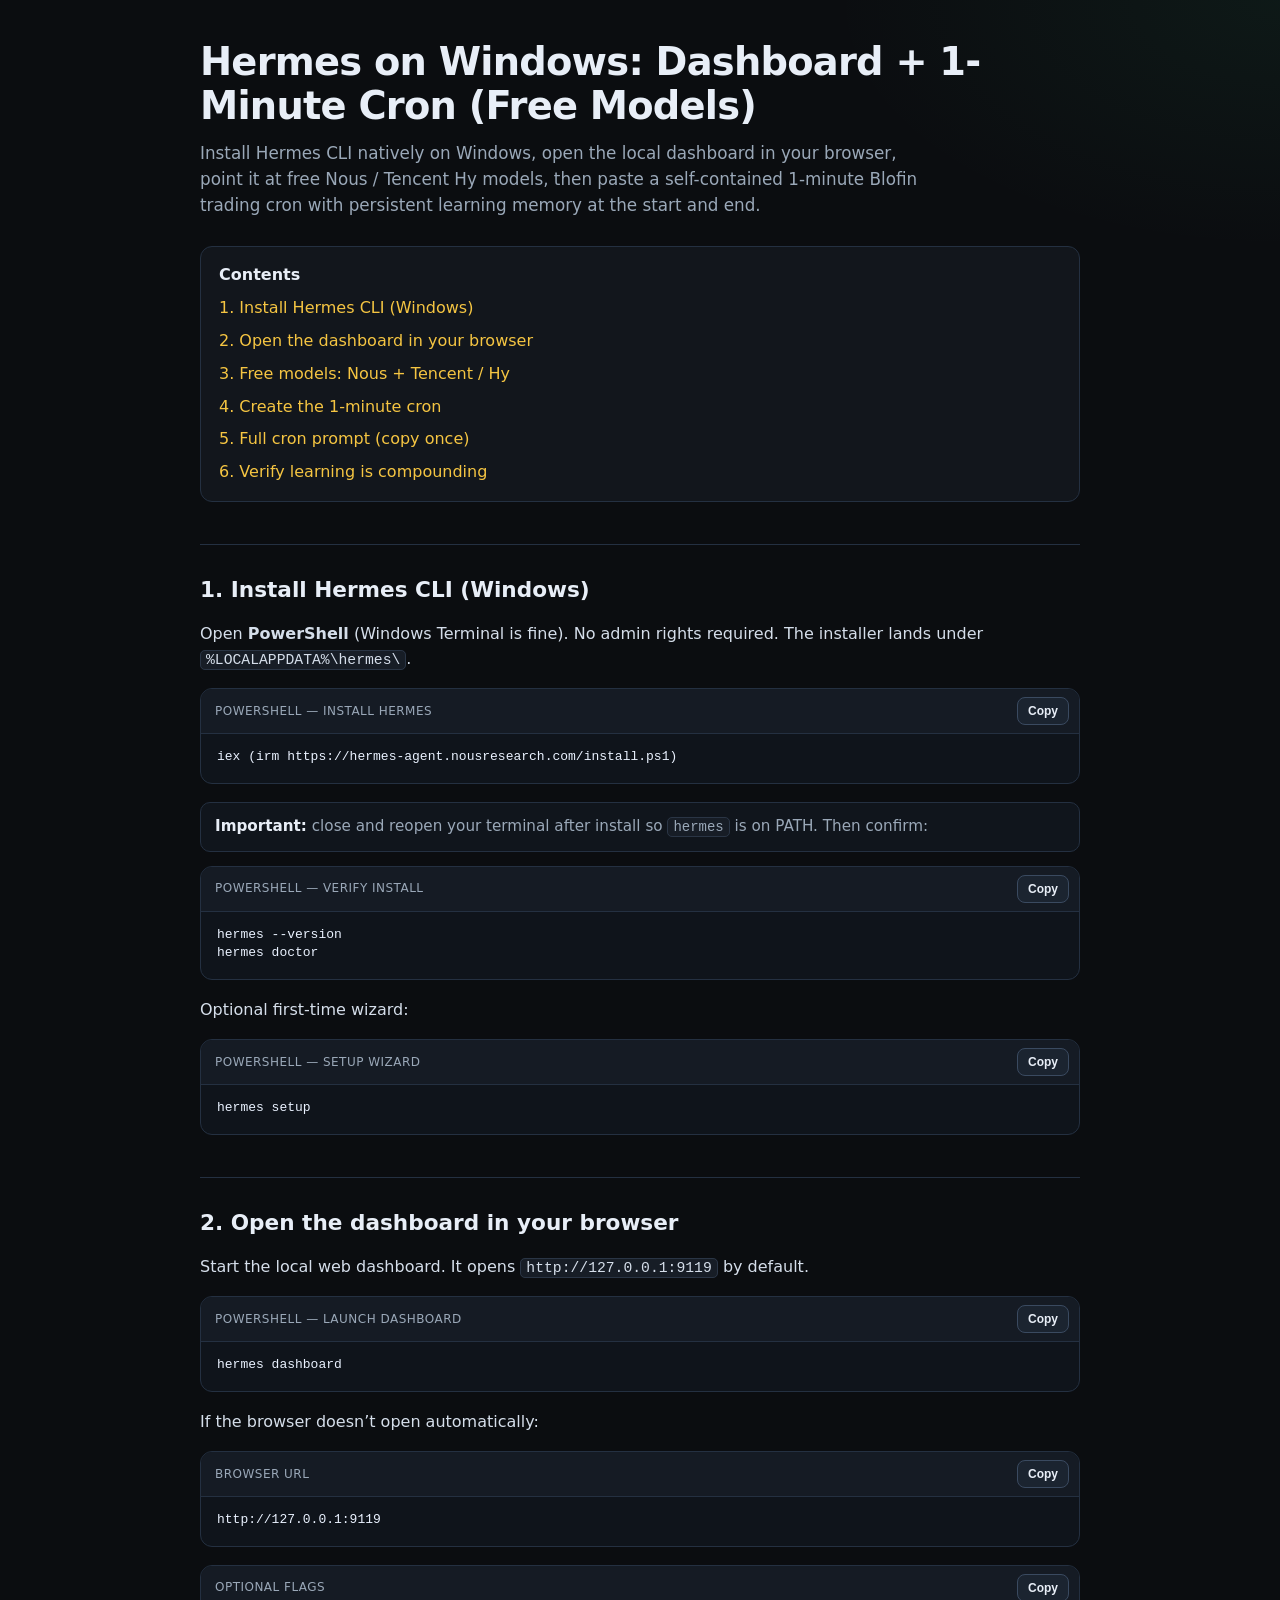
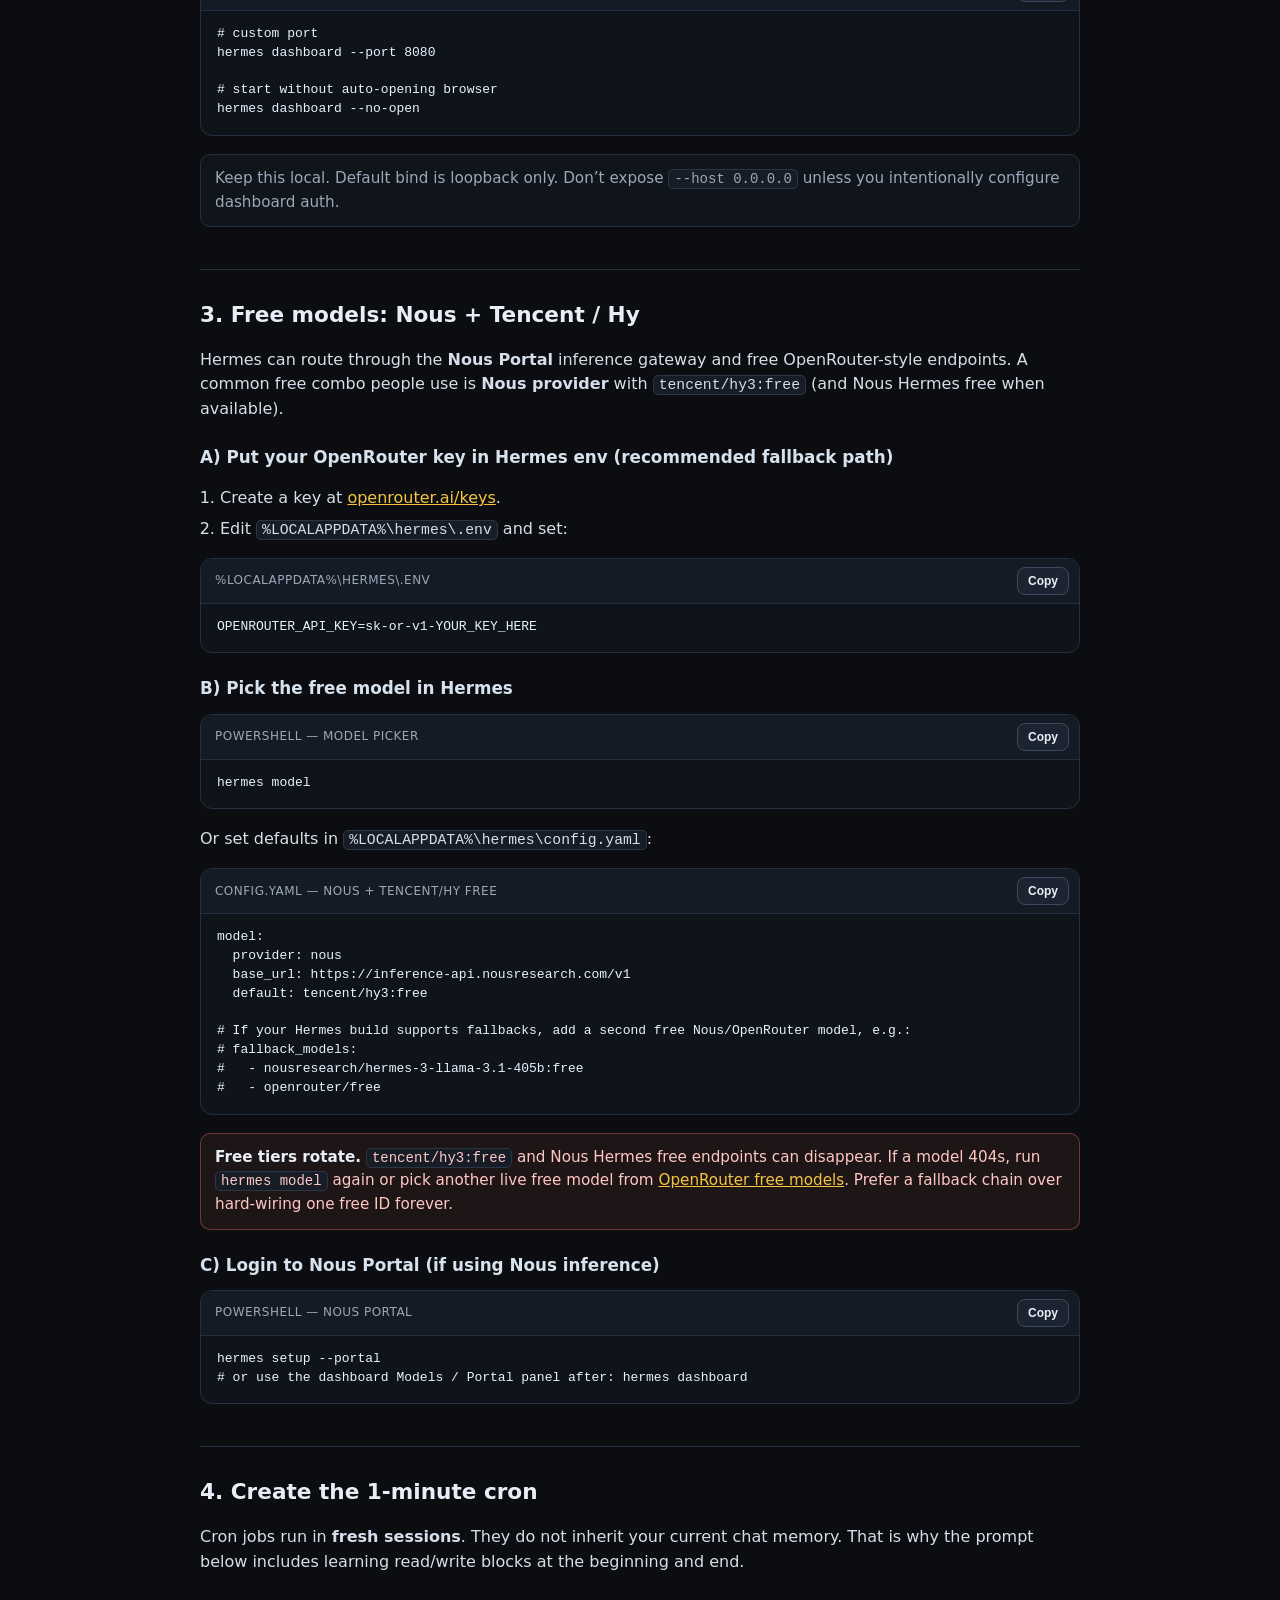
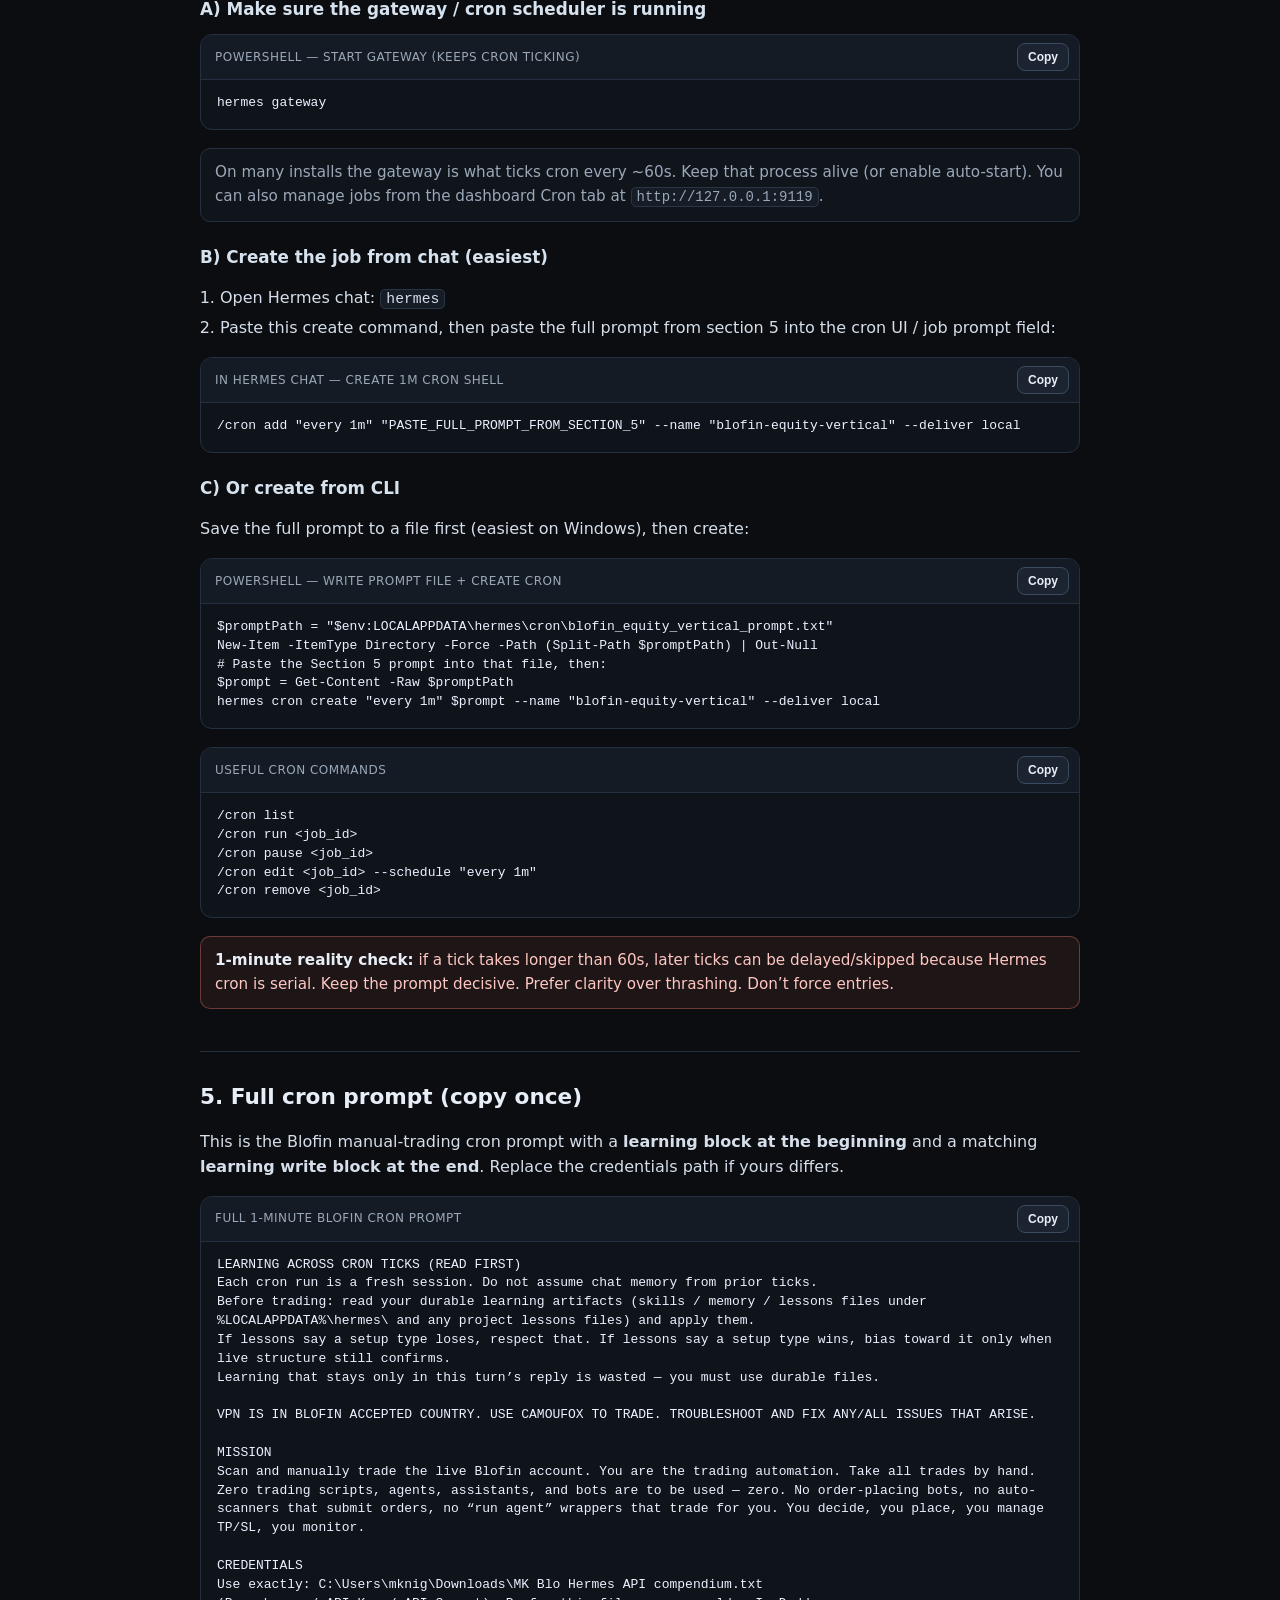
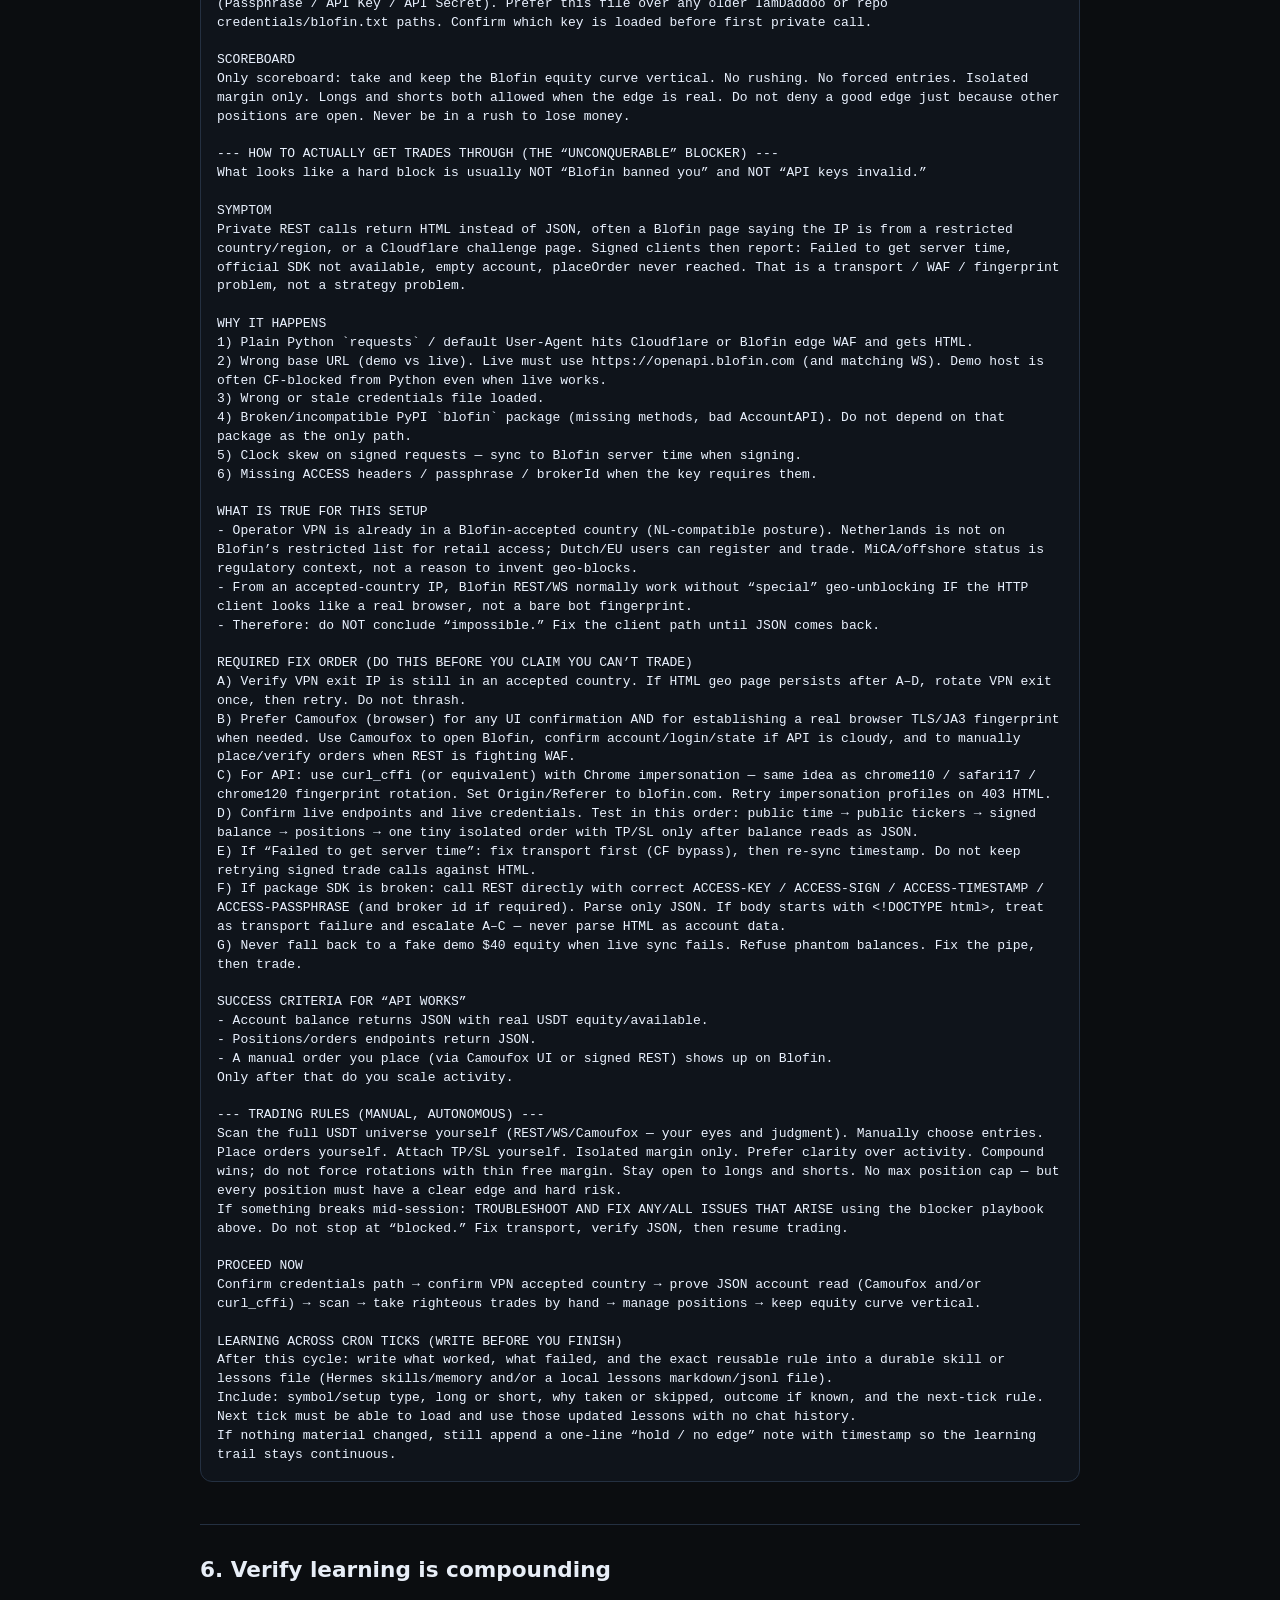
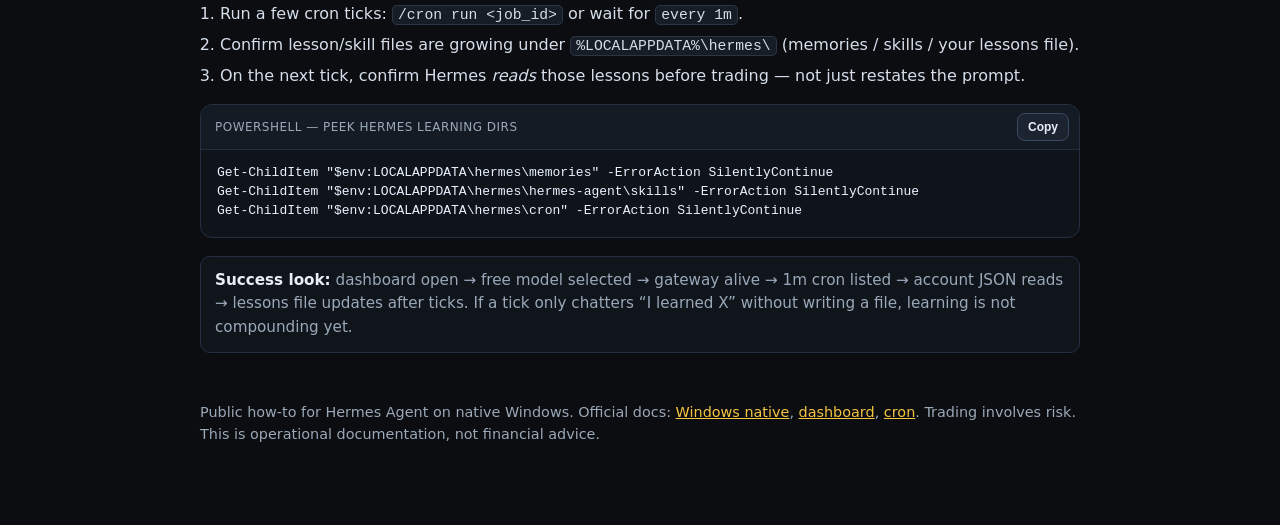
==== docs/index.html @ 771e9c38 "Add docs index redirect for GitHub Pages. Co-authored-by: Cursor <cursoragent@cursor.com>" ====
<!doctype html>
<html lang="en">
<head>
  <meta charset="UTF-8" />
  <meta name="viewport" content="width=device-width, initial-scale=1.0" />
  <title>Polly / Hermes public docs</title>
  <meta http-equiv="refresh" content="0; url=./hermes-windows-1min-cron.html" />
  <style>
    body { font-family: system-ui, sans-serif; background: #0b0d10; color: #e8eef7; padding: 40px; }
    a { color: #f5c542; }
  </style>
</head>
<body>
  <p>Redirecting to the Hermes Windows tutorial…</p>
  <p><a href="./hermes-windows-1min-cron.html">Hermes on Windows — Dashboard + 1-Minute Cron</a></p>
</body>
</html>
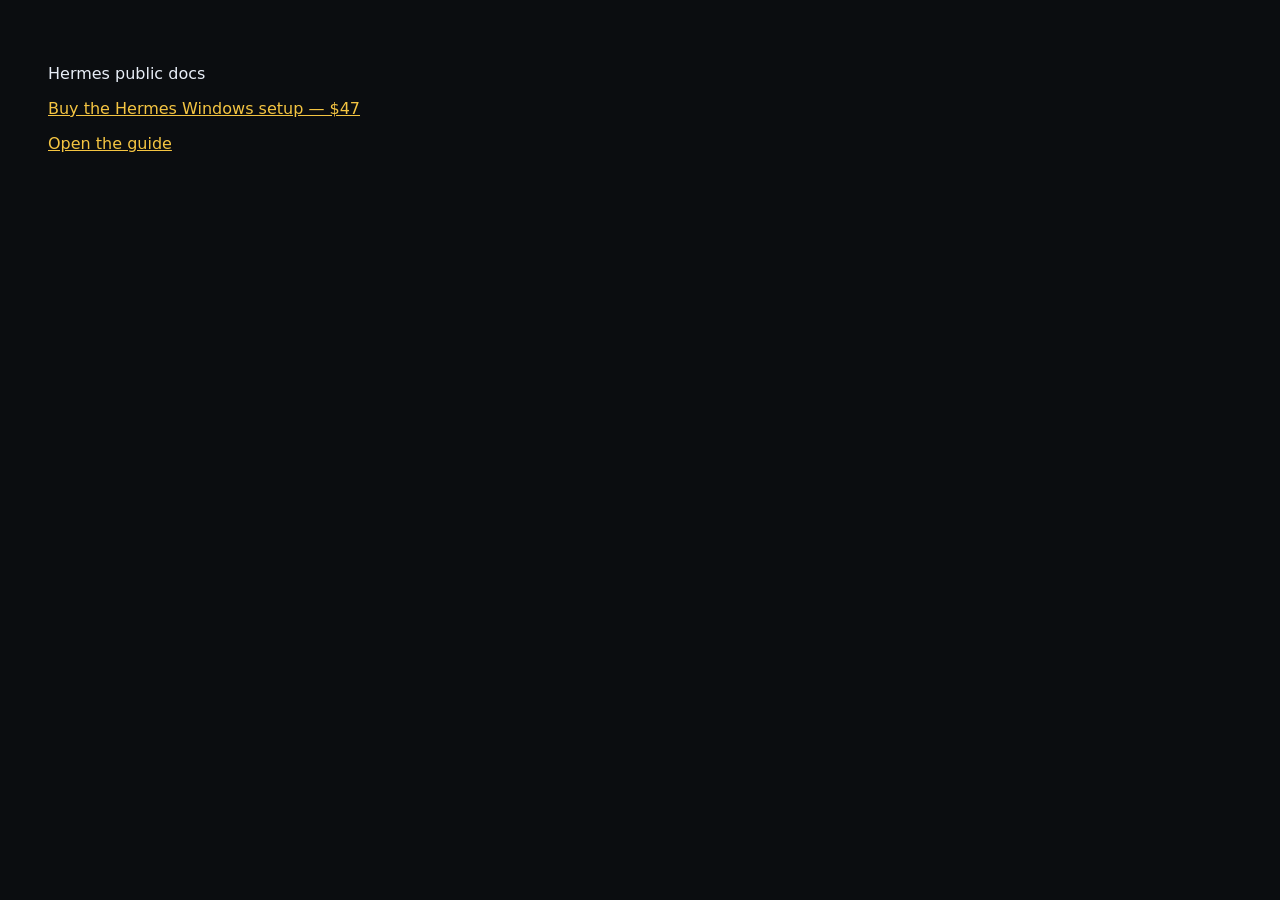
==== commit c57ac012: "Add Hermes Windows setup sales page with Stripe checkout. EOF  Co-authored-by: Cursor <cursoragent@c" ====
--- a/docs/index.html
+++ b/docs/index.html
@@ -4,14 +4,14 @@
   <meta charset="UTF-8" />
   <meta name="viewport" content="width=device-width, initial-scale=1.0" />
   <title>Polly / Hermes public docs</title>
-  <meta http-equiv="refresh" content="0; url=./hermes-windows-1min-cron.html" />
   <style>
     body { font-family: system-ui, sans-serif; background: #0b0d10; color: #e8eef7; padding: 40px; }
     a { color: #f5c542; }
   </style>
 </head>
 <body>
-  <p>Redirecting to the Hermes Windows tutorial…</p>
-  <p><a href="./hermes-windows-1min-cron.html">Hermes on Windows — Dashboard + 1-Minute Cron</a></p>
+  <p>Hermes public docs</p>
+  <p><a href="./hermes-setup-buy.html">Buy the Hermes Windows setup — $47</a></p>
+  <p><a href="./hermes-windows-1min-cron.html">Open the guide</a></p>
 </body>
 </html>
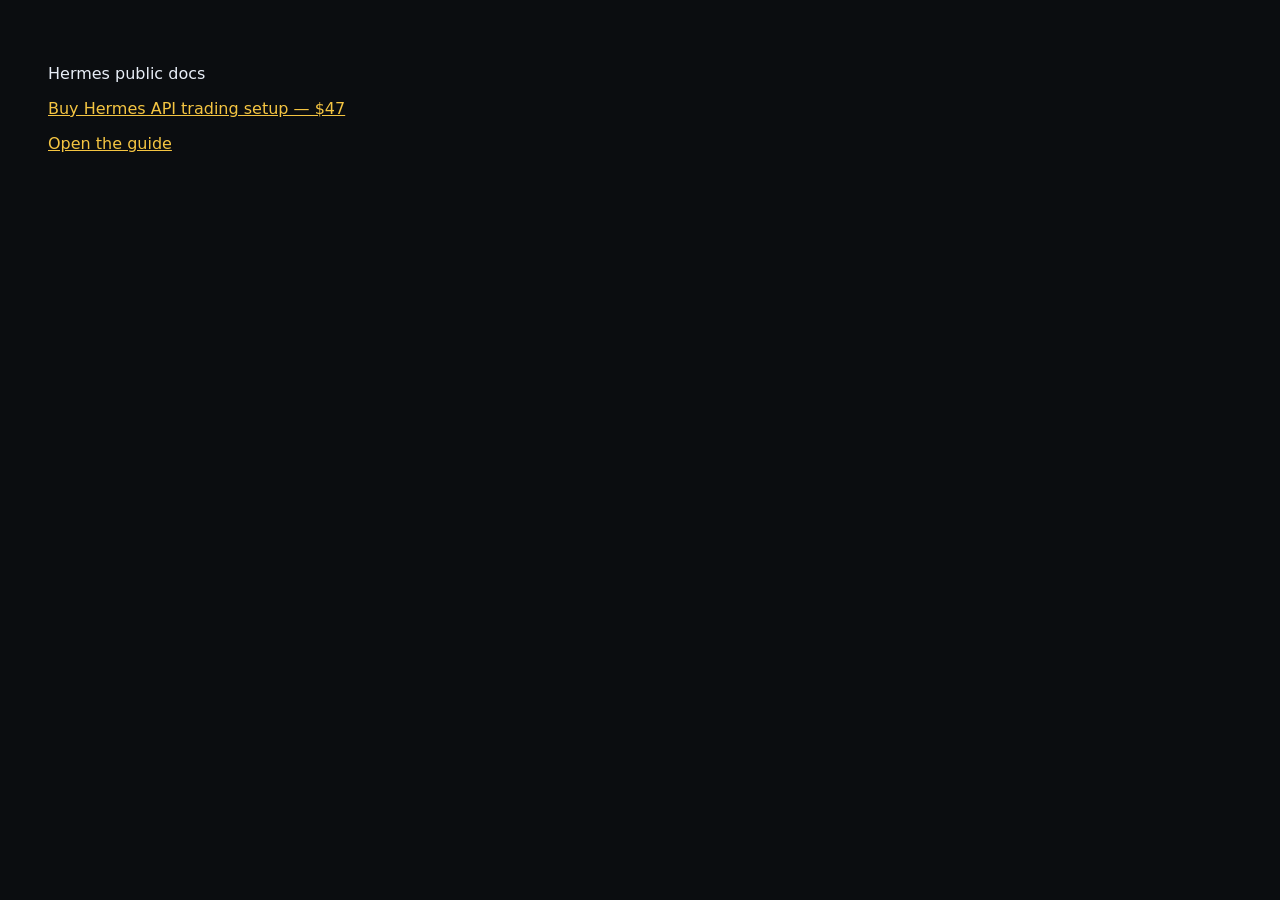
==== commit 83a3e1ca: "Reposition Hermes sales page around any brokerage/exchange API. Co-authored-by: Cursor <cursoragent@" ====
--- a/docs/index.html
+++ b/docs/index.html
@@ -11,7 +11,7 @@
 </head>
 <body>
   <p>Hermes public docs</p>
-  <p><a href="./hermes-setup-buy.html">Buy the Hermes Windows setup — $47</a></p>
+  <p><a href="./hermes-setup-buy.html">Buy Hermes API trading setup — $47</a></p>
   <p><a href="./hermes-windows-1min-cron.html">Open the guide</a></p>
 </body>
 </html>
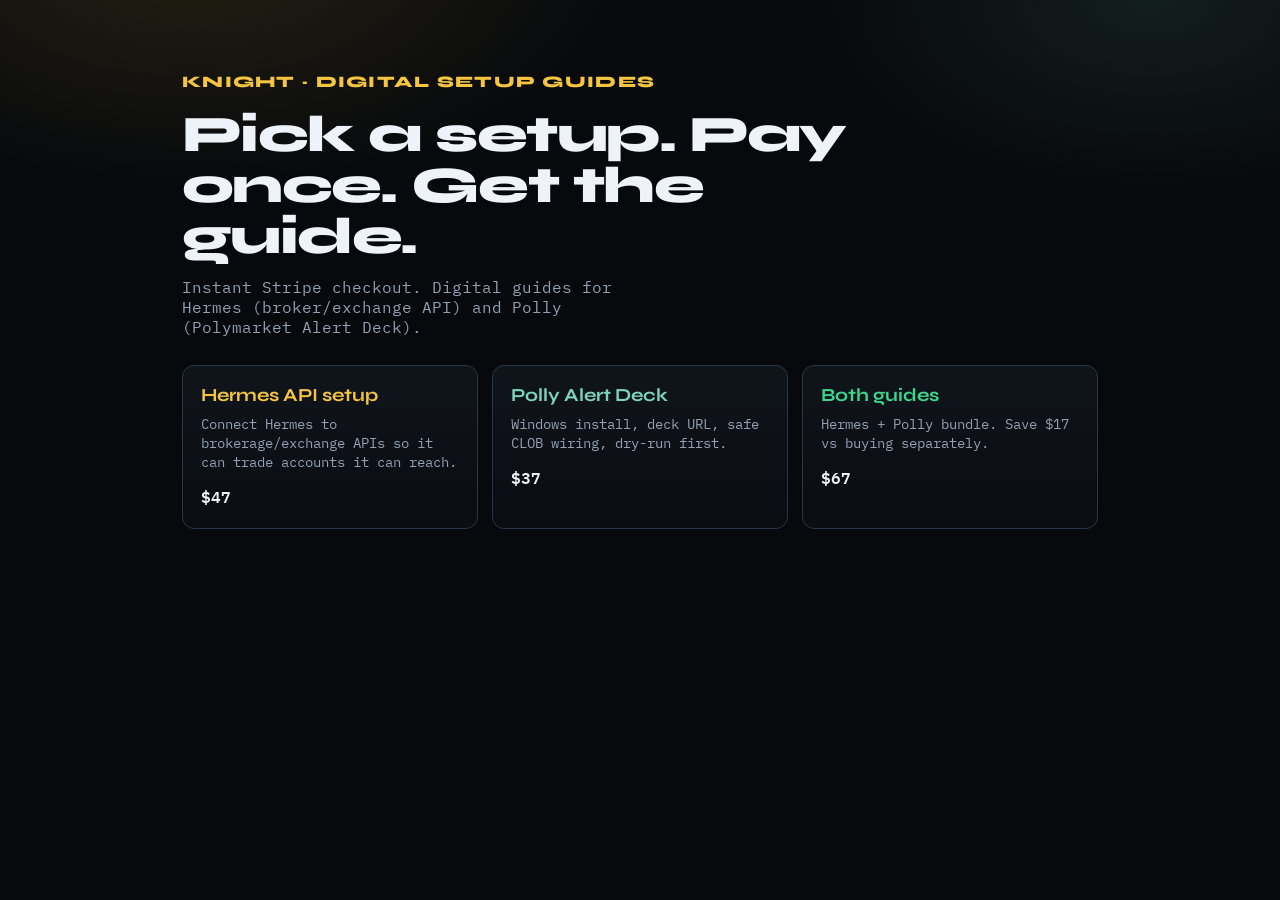
==== commit 1070c7c0: "Ship Polly + bundle storefront with Stripe Payment Links. Co-authored-by: Cursor <cursoragent@cursor" ====
--- a/docs/index.html
+++ b/docs/index.html
@@ -3,15 +3,75 @@
 <head>
   <meta charset="UTF-8" />
   <meta name="viewport" content="width=device-width, initial-scale=1.0" />
-  <title>Polly / Hermes public docs</title>
+  <title>Setup Guides — Hermes &amp; Polly</title>
+  <meta name="description" content="Digital setup guides: Hermes brokerage/exchange API trader and Polly Polymarket Alert Deck." />
+  <link rel="preconnect" href="https://fonts.googleapis.com" />
+  <link rel="preconnect" href="https://fonts.gstatic.com" crossorigin />
+  <link href="https://fonts.googleapis.com/css2?family=IBM+Plex+Mono:wght@400;600&family=Syne:wght@700;800&display=swap" rel="stylesheet" />
   <style>
-    body { font-family: system-ui, sans-serif; background: #0b0d10; color: #e8eef7; padding: 40px; }
-    a { color: #f5c542; }
+    :root {
+      --bg: #07090c; --line: #2a3648; --text: #eef3fa; --muted: #93a0b3;
+      --gold: #f5c542; --mint: #7dd3c0; --good: #3dd68c;
+    }
+    * { box-sizing: border-box; }
+    body {
+      margin: 0; color: var(--text);
+      font-family: "IBM Plex Mono", ui-monospace, monospace;
+      background:
+        radial-gradient(800px 420px at 15% -5%, rgba(245,197,66,.12), transparent 55%),
+        radial-gradient(700px 400px at 90% 0%, rgba(125,211,192,.10), transparent 50%),
+        var(--bg);
+      min-height: 100vh;
+    }
+    .wrap { max-width: 960px; margin: 0 auto; padding: clamp(36px, 7vw, 72px) 22px 72px; }
+    .brand {
+      font-family: Syne, sans-serif; font-weight: 800; letter-spacing: .08em;
+      text-transform: uppercase; color: var(--gold); margin: 0 0 18px;
+    }
+    h1 {
+      font-family: Syne, sans-serif; font-weight: 800;
+      font-size: clamp(2rem, 5.5vw, 3.2rem); line-height: 1; letter-spacing: -.03em;
+      margin: 0 0 14px; max-width: 14ch;
+    }
+    .lead { color: var(--muted); max-width: 48ch; margin: 0 0 28px; }
+    .grid { display: grid; gap: 14px; grid-template-columns: repeat(auto-fit, minmax(250px, 1fr)); }
+    a.card {
+      display: block; text-decoration: none; color: inherit;
+      border: 1px solid var(--line); border-radius: 12px; padding: 18px;
+      background: linear-gradient(180deg, rgba(16,21,28,.95), rgba(10,13,18,.98));
+      transition: transform .15s ease, border-color .15s ease;
+    }
+    a.card:hover { transform: translateY(-3px); border-color: #3d4f68; }
+    a.card h2 { font-family: Syne, sans-serif; font-size: 1.15rem; margin: 0 0 8px; }
+    a.card.hermes h2 { color: var(--gold); }
+    a.card.poly h2 { color: var(--mint); }
+    a.card.bundle h2 { color: var(--good); }
+    a.card p { margin: 0; color: var(--muted); font-size: .9rem; }
+    .amt { display: inline-block; margin-top: 12px; color: var(--text); font-weight: 600; }
   </style>
 </head>
 <body>
-  <p>Hermes public docs</p>
-  <p><a href="./hermes-setup-buy.html">Buy Hermes API trading setup — $47</a></p>
-  <p><a href="./hermes-windows-1min-cron.html">Open the guide</a></p>
+  <div class="wrap">
+    <p class="brand">Knight · Digital Setup Guides</p>
+    <h1>Pick a setup. Pay once. Get the guide.</h1>
+    <p class="lead">Instant Stripe checkout. Digital guides for Hermes (broker/exchange API) and Polly (Polymarket Alert Deck).</p>
+    <div class="grid">
+      <a class="card hermes" href="./hermes-setup-buy.html">
+        <h2>Hermes API setup</h2>
+        <p>Connect Hermes to brokerage/exchange APIs so it can trade accounts it can reach.</p>
+        <span class="amt">$47</span>
+      </a>
+      <a class="card poly" href="./poly-setup-buy.html">
+        <h2>Polly Alert Deck</h2>
+        <p>Windows install, deck URL, safe CLOB wiring, dry-run first.</p>
+        <span class="amt">$37</span>
+      </a>
+      <a class="card bundle" href="./bundle-buy.html">
+        <h2>Both guides</h2>
+        <p>Hermes + Polly bundle. Save $17 vs buying separately.</p>
+        <span class="amt">$67</span>
+      </a>
+    </div>
+  </div>
 </body>
 </html>
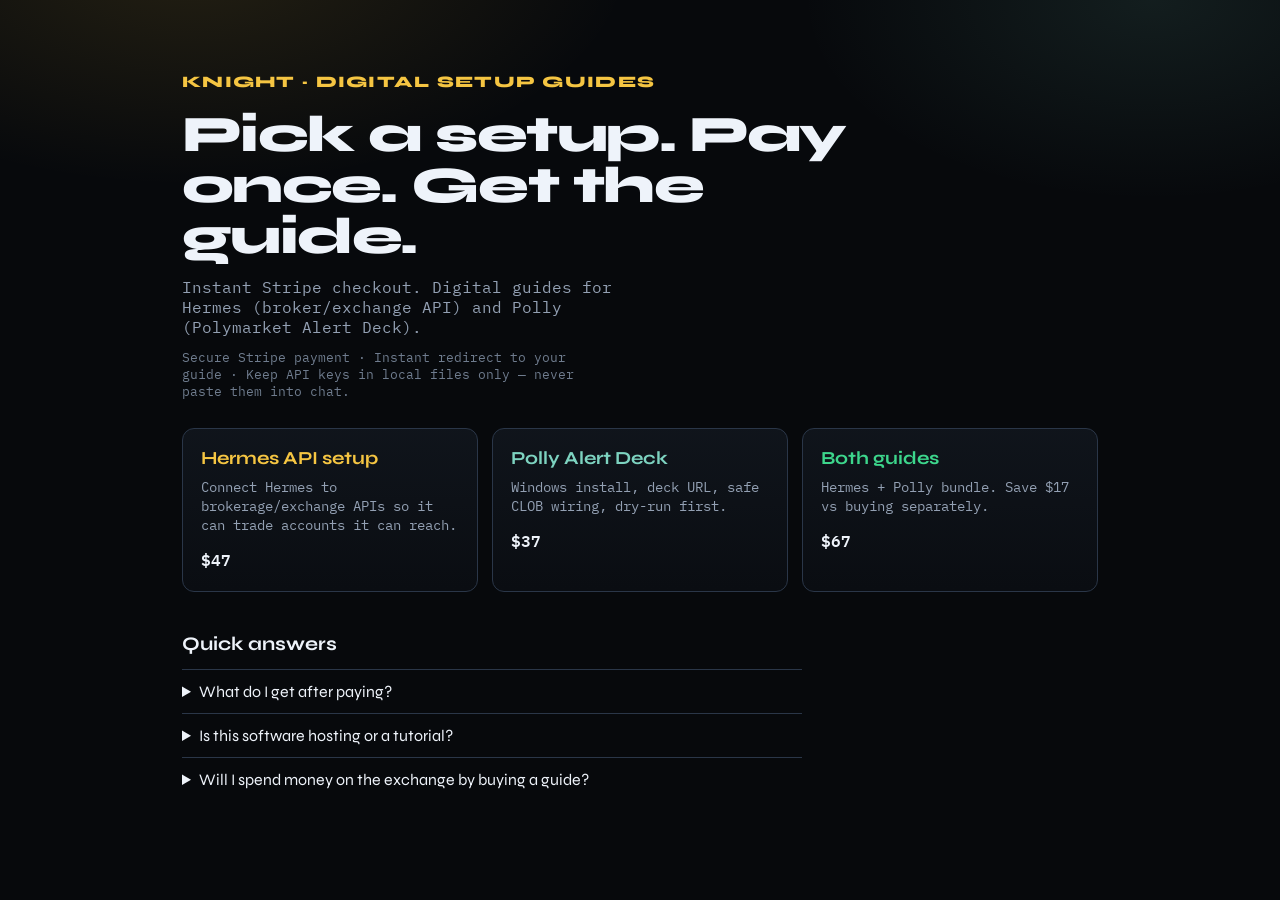
==== commit aaca7b8f: "Improve storefront conversion with trust line and FAQ. Co-authored-by: Cursor <cursoragent@cursor.co" ====
--- a/docs/index.html
+++ b/docs/index.html
@@ -4,7 +4,11 @@
   <meta charset="UTF-8" />
   <meta name="viewport" content="width=device-width, initial-scale=1.0" />
   <title>Setup Guides — Hermes &amp; Polly</title>
-  <meta name="description" content="Digital setup guides: Hermes brokerage/exchange API trader and Polly Polymarket Alert Deck." />
+  <meta name="description" content="Digital setup guides: Hermes brokerage/exchange API trader and Polly Polymarket Alert Deck. Instant Stripe checkout." />
+  <meta property="og:title" content="Hermes + Polly Setup Guides" />
+  <meta property="og:description" content="Pay once. Get the guide. Hermes $47 · Polly $37 · Bundle $67." />
+  <meta property="og:url" content="https://mknight2690-sys.github.io/Polly-Poly-Bot/" />
+  <link rel="canonical" href="https://mknight2690-sys.github.io/Polly-Poly-Bot/" />
   <link rel="preconnect" href="https://fonts.googleapis.com" />
   <link rel="preconnect" href="https://fonts.gstatic.com" crossorigin />
   <link href="https://fonts.googleapis.com/css2?family=IBM+Plex+Mono:wght@400;600&family=Syne:wght@700;800&display=swap" rel="stylesheet" />
@@ -33,7 +37,8 @@
       font-size: clamp(2rem, 5.5vw, 3.2rem); line-height: 1; letter-spacing: -.03em;
       margin: 0 0 14px; max-width: 14ch;
     }
-    .lead { color: var(--muted); max-width: 48ch; margin: 0 0 28px; }
+    .lead { color: var(--muted); max-width: 48ch; margin: 0 0 12px; }
+    .trust { color: #6f7c8e; font-size: .82rem; margin: 0 0 28px; max-width: 52ch; }
     .grid { display: grid; gap: 14px; grid-template-columns: repeat(auto-fit, minmax(250px, 1fr)); }
     a.card {
       display: block; text-decoration: none; color: inherit;
@@ -48,6 +53,15 @@
     a.card.bundle h2 { color: var(--good); }
     a.card p { margin: 0; color: var(--muted); font-size: .9rem; }
     .amt { display: inline-block; margin-top: 12px; color: var(--text); font-weight: 600; }
+    .faq { margin-top: 40px; max-width: 62ch; }
+    .faq h2 { font-family: Syne, sans-serif; font-size: 1.2rem; margin: 0 0 14px; }
+    .faq details {
+      border-top: 1px solid var(--line); padding: 12px 0;
+    }
+    .faq summary {
+      cursor: pointer; font-family: Syne, sans-serif; color: var(--text);
+    }
+    .faq p { color: var(--muted); font-size: .9rem; margin: 8px 0 0; }
   </style>
 </head>
 <body>
@@ -55,6 +69,7 @@
     <p class="brand">Knight · Digital Setup Guides</p>
     <h1>Pick a setup. Pay once. Get the guide.</h1>
     <p class="lead">Instant Stripe checkout. Digital guides for Hermes (broker/exchange API) and Polly (Polymarket Alert Deck).</p>
+    <p class="trust">Secure Stripe payment · Instant redirect to your guide · Keep API keys in local files only — never paste them into chat.</p>
     <div class="grid">
       <a class="card hermes" href="./hermes-setup-buy.html">
         <h2>Hermes API setup</h2>
@@ -72,6 +87,21 @@
         <span class="amt">$67</span>
       </a>
     </div>
+    <section class="faq" aria-label="FAQ">
+      <h2>Quick answers</h2>
+      <details>
+        <summary>What do I get after paying?</summary>
+        <p>Stripe sends you straight to the digital guide page for that product (or both for the bundle).</p>
+      </details>
+      <details>
+        <summary>Is this software hosting or a tutorial?</summary>
+        <p>These are setup guides. You run Hermes/Polly on your own machine with your own API keys.</p>
+      </details>
+      <details>
+        <summary>Will I spend money on the exchange by buying a guide?</summary>
+        <p>No. Buying the guide only unlocks the instructions. Trading spend is separate and only if you arm live execution later.</p>
+      </details>
+    </section>
   </div>
 </body>
 </html>
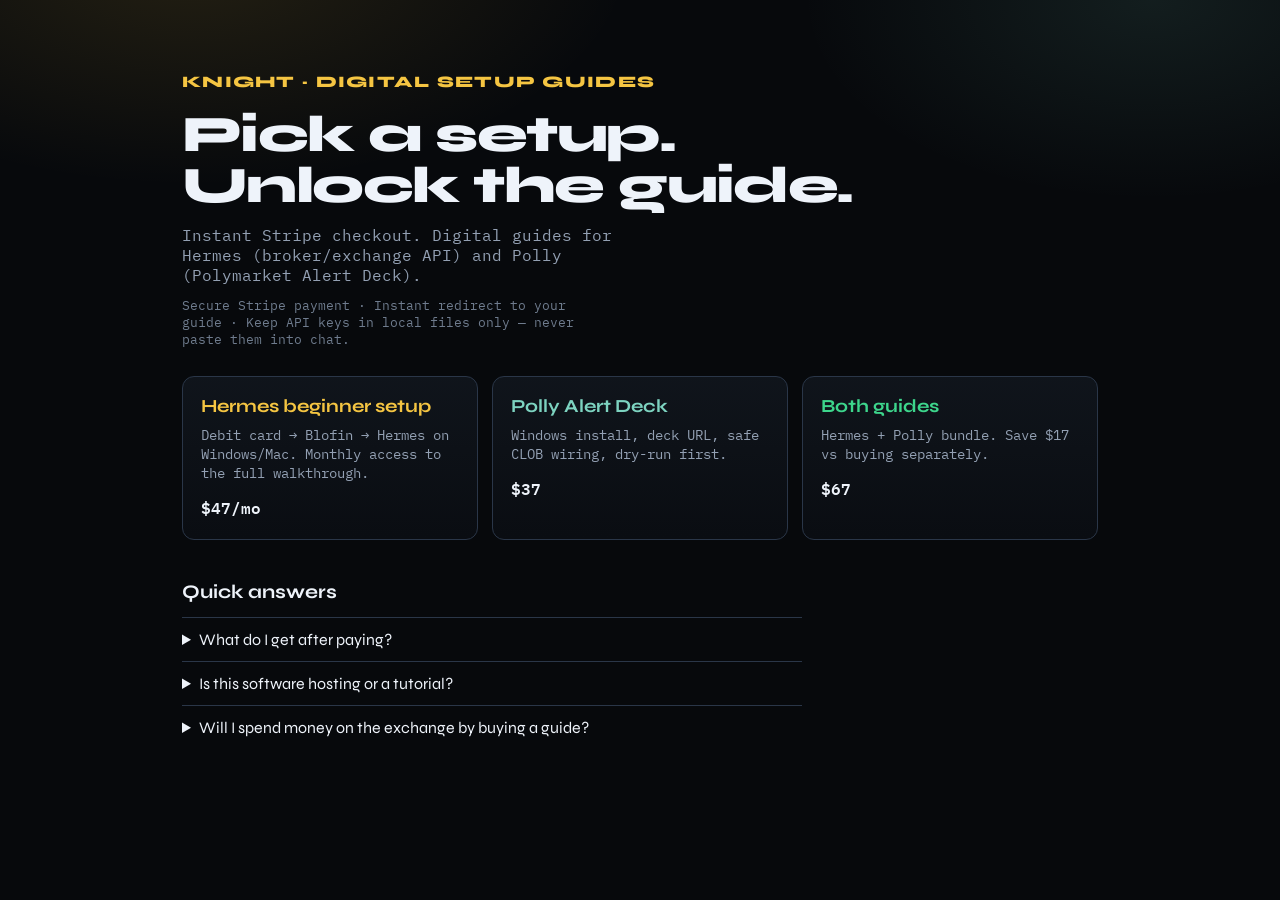
==== commit 6d2181e2: "Ship Hermes $47/mo sales page with Stripe subscription Payment Link. Public GitHub Pages checkout re" ====
--- a/docs/index.html
+++ b/docs/index.html
@@ -6,7 +6,7 @@
   <title>Setup Guides — Hermes &amp; Polly</title>
   <meta name="description" content="Digital setup guides: Hermes brokerage/exchange API trader and Polly Polymarket Alert Deck. Instant Stripe checkout." />
   <meta property="og:title" content="Hermes + Polly Setup Guides" />
-  <meta property="og:description" content="Pay once. Get the guide. Hermes $47 · Polly $37 · Bundle $67." />
+  <meta property="og:description" content="Hermes $47/mo · Polly $37 · Bundle $67. Instant Stripe unlock." />
   <meta property="og:url" content="https://mknight2690-sys.github.io/Polly-Poly-Bot/" />
   <link rel="canonical" href="https://mknight2690-sys.github.io/Polly-Poly-Bot/" />
   <link rel="preconnect" href="https://fonts.googleapis.com" />
@@ -67,14 +67,14 @@
 <body>
   <div class="wrap">
     <p class="brand">Knight · Digital Setup Guides</p>
-    <h1>Pick a setup. Pay once. Get the guide.</h1>
+    <h1>Pick a setup. Unlock the guide.</h1>
     <p class="lead">Instant Stripe checkout. Digital guides for Hermes (broker/exchange API) and Polly (Polymarket Alert Deck).</p>
     <p class="trust">Secure Stripe payment · Instant redirect to your guide · Keep API keys in local files only — never paste them into chat.</p>
     <div class="grid">
       <a class="card hermes" href="./hermes-setup-buy.html">
-        <h2>Hermes API setup</h2>
-        <p>Connect Hermes to brokerage/exchange APIs so it can trade accounts it can reach.</p>
-        <span class="amt">$47</span>
+        <h2>Hermes beginner setup</h2>
+        <p>Debit card → Blofin → Hermes on Windows/Mac. Monthly access to the full walkthrough.</p>
+        <span class="amt">$47/mo</span>
       </a>
       <a class="card poly" href="./poly-setup-buy.html">
         <h2>Polly Alert Deck</h2>
